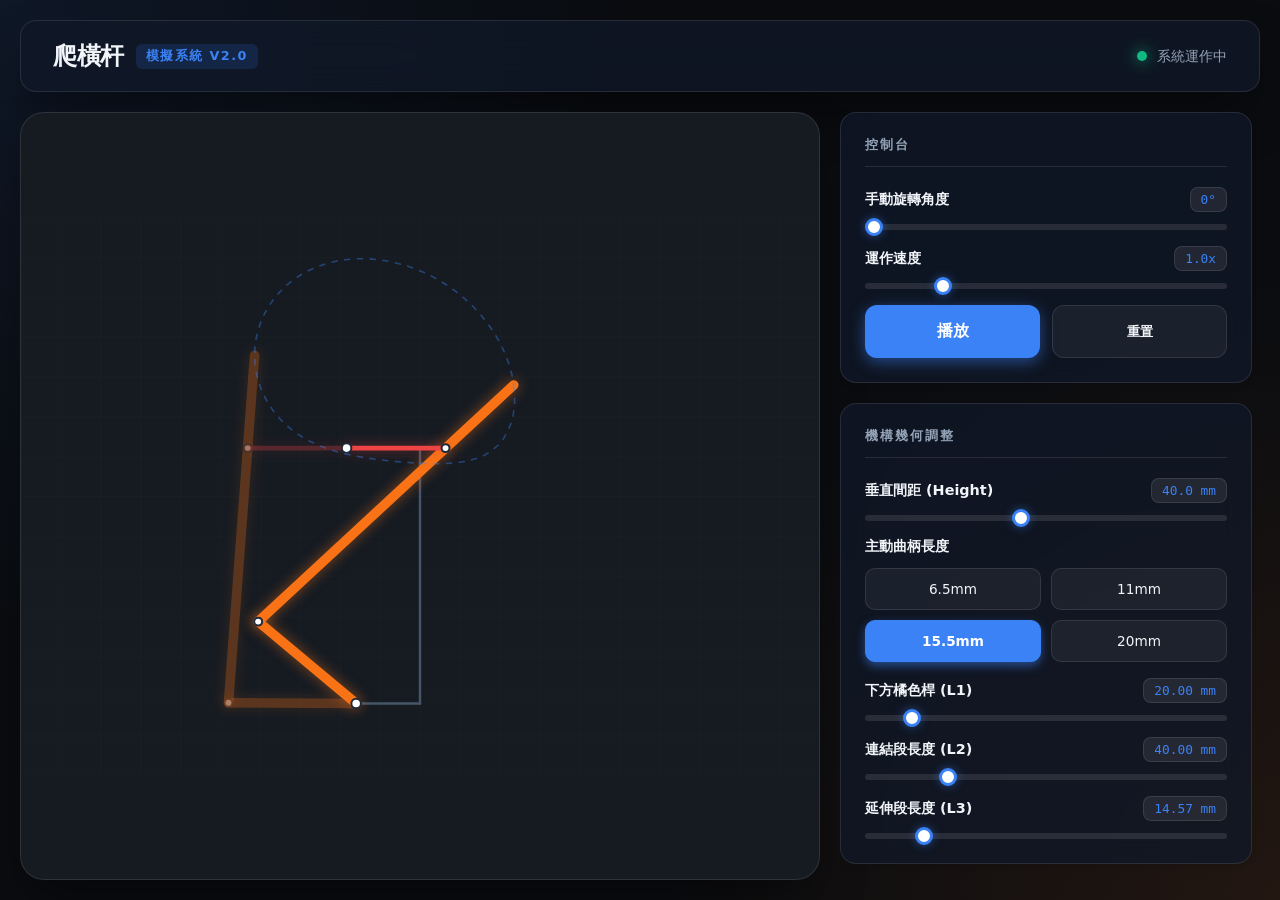
==== 爬橫杆/mechanism.html @ 655a6c31 "add 爬橫杠" ====
<!DOCTYPE html>
<html lang="zh-TW">

<head>
    <meta charset="UTF-8">
    <meta name="viewport" content="width=device-width, initial-scale=1.0">
    <title>爬橫杆 模擬系統 | 工程儀表板</title>
    <style>
        :root {
            --bg-color: #0a0c10;
            --card-bg: rgba(17, 25, 40, 0.75);
            --surface: rgba(255, 255, 255, 0.05);
            --border: rgba(255, 255, 255, 0.1);
            --text-main: #f1f5f9;
            --text-muted: #94a3b8;
            --primary: #3b82f6;
            --primary-glow: rgba(59, 130, 246, 0.5);
            --accent-red: #ef4444;
            --accent-orange: #f97316;
            --accent-green: #10b981;
            --radius-lg: 24px;
            --radius-md: 16px;
            --shadow-xl: 0 25px 50px -12px rgba(0, 0, 0, 0.5);
        }

        * {
            box-sizing: border-box;
            margin: 0;
            padding: 0;
            font-family: 'Inter', "Microsoft JhengHei", system-ui, -apple-system, sans-serif;
        }

        body {
            background-color: var(--bg-color);
            color: var(--text-main);
            height: 100vh;
            overflow: hidden;
            background-image:
                radial-gradient(circle at 0% 0%, rgba(59, 130, 246, 0.1) 0%, transparent 40%),
                radial-gradient(circle at 100% 100%, rgba(249, 115, 22, 0.1) 0%, transparent 40%);
        }

        .app-shell {
            display: grid;
            grid-template-columns: 1fr 420px;
            grid-template-rows: 72px 1fr;
            height: 100vh;
            padding: 20px;
            gap: 20px;
        }

        header {
            grid-column: 1 / -1;
            background: var(--card-bg);
            backdrop-filter: blur(16px);
            border: 1px solid var(--border);
            border-radius: var(--radius-md);
            display: flex;
            align-items: center;
            justify-content: space-between;
            padding: 0 32px;
            box-shadow: var(--shadow-xl);
        }

        .logo {
            display: flex;
            align-items: center;
            gap: 12px;
            font-weight: 800;
            font-size: 1.5rem;
            letter-spacing: -0.5px;
        }

        .logo span {
            color: var(--primary);
            font-size: 0.8rem;
            background: rgba(59, 130, 246, 0.15);
            padding: 4px 10px;
            border-radius: 6px;
            text-transform: uppercase;
            letter-spacing: 1.5px;
        }

        .status-indicators {
            display: flex;
            gap: 32px;
        }

        .status-item {
            display: flex;
            align-items: center;
            gap: 10px;
            font-size: 0.9rem;
            color: var(--text-muted);
            font-weight: 500;
        }

        .dot {
            width: 10px;
            height: 10px;
            border-radius: 50%;
            background: var(--accent-green);
            box-shadow: 0 0 15px var(--accent-green);
        }

        .dot.jammed {
            background: var(--accent-red);
            box-shadow: 0 0 15px var(--accent-red);
            animation: pulse 0.8s infinite;
        }

        @keyframes pulse {
            0% {
                opacity: 1;
                transform: scale(1);
            }

            50% {
                opacity: 0.5;
                transform: scale(1.2);
            }

            100% {
                opacity: 1;
                transform: scale(1);
            }
        }

        .viewport-container {
            position: relative;
            background: #161b22;
            border: 1px solid var(--border);
            border-radius: var(--radius-lg);
            overflow: hidden;
            box-shadow: var(--shadow-xl);
        }

        #mechanism-svg {
            width: 100%;
            height: 100%;
            display: block;
        }

        .sidebar {
            display: flex;
            flex-direction: column;
            gap: 20px;
            overflow-y: auto;
            padding-right: 8px;
        }

        .sidebar::-webkit-scrollbar {
            width: 6px;
        }

        .sidebar::-webkit-scrollbar-thumb {
            background: var(--border);
            border-radius: 10px;
        }

        .card {
            background: var(--card-bg);
            backdrop-filter: blur(16px);
            border: 1px solid var(--border);
            border-radius: var(--radius-md);
            padding: 24px;
            display: flex;
            flex-direction: column;
            gap: 16px;
            box-shadow: 0 4px 6px -1px rgba(0, 0, 0, 0.1);
        }

        .card-header {
            font-size: 0.8rem;
            font-weight: 800;
            color: var(--text-muted);
            text-transform: uppercase;
            letter-spacing: 2px;
            border-bottom: 1px solid var(--border);
            padding-bottom: 12px;
            margin-bottom: 4px;
        }

        .control-item {
            display: flex;
            flex-direction: column;
            gap: 12px;
        }

        .control-label-row {
            display: flex;
            justify-content: space-between;
            align-items: center;
        }

        .control-label {
            font-size: 0.9rem;
            color: var(--text-main);
            font-weight: 600;
        }

        .badge {
            background: rgba(255, 255, 255, 0.08);
            border: 1px solid var(--border);
            padding: 4px 10px;
            border-radius: 8px;
            font-family: 'JetBrains Mono', monospace;
            font-size: 0.8rem;
            color: var(--primary);
        }

        input[type="range"] {
            -webkit-appearance: none;
            height: 6px;
            background: rgba(255, 255, 255, 0.1);
            border-radius: 3px;
            width: 100%;
            outline: none;
        }

        input[type="range"]::-webkit-slider-thumb {
            -webkit-appearance: none;
            width: 18px;
            height: 18px;
            background: #fff;
            border-radius: 50%;
            cursor: pointer;
            border: 3px solid var(--primary);
            box-shadow: 0 0 10px var(--primary-glow);
            transition: all 0.2s cubic-bezier(0.175, 0.885, 0.32, 1.275);
        }

        input[type="range"]::-webkit-slider-thumb:hover {
            transform: scale(1.2);
            box-shadow: 0 0 15px var(--primary-glow);
        }

        .btn-primary {
            background: var(--primary);
            border: none;
            color: #fff;
            padding: 16px;
            border-radius: 12px;
            font-weight: 700;
            font-size: 1rem;
            cursor: pointer;
            transition: all 0.2s;
            box-shadow: 0 4px 15px var(--primary-glow);
        }

        .btn-primary:hover {
            filter: brightness(1.1);
            transform: translateY(-1px);
        }

        .btn-primary:active {
            transform: translateY(0);
        }

        .btn-secondary {
            background: rgba(255, 255, 255, 0.05);
            border: 1px solid var(--border);
            color: var(--text-main);
            padding: 16px;
            border-radius: 12px;
            font-weight: 600;
            cursor: pointer;
            transition: all 0.2s;
        }

        .btn-secondary:hover {
            background: rgba(255, 255, 255, 0.1);
            border-color: rgba(255, 255, 255, 0.2);
        }

        .button-grid {
            display: grid;
            grid-template-columns: repeat(2, 1fr);
            gap: 10px;
        }

        .crank-btn {
            background: rgba(255, 255, 255, 0.05);
            border: 1px solid var(--border);
            color: var(--text-main);
            padding: 12px;
            border-radius: 10px;
            font-size: 0.85rem;
            font-weight: 500;
            cursor: pointer;
            transition: all 0.2s;
            text-align: center;
        }

        .crank-btn:hover {
            background: rgba(255, 255, 255, 0.1);
            border-color: rgba(255, 255, 255, 0.2);
        }

        .crank-btn.active {
            background: var(--primary);
            border-color: var(--primary);
            color: #fff;
            font-weight: 700;
            box-shadow: 0 4px 10px var(--primary-glow);
        }

        /* SVG Styles */
        .frame-line {
            stroke: #475569;
            stroke-width: 3;
            stroke-linecap: round;
        }

        .dimension-line {
            stroke: #334155;
            stroke-width: 1.5;
            stroke-dasharray: 4 4;
        }

        .red-line {
            stroke: var(--accent-red);
            stroke-width: 6;
            stroke-linecap: round;
            filter: drop-shadow(0 0 8px rgba(239, 68, 68, 0.5));
        }

        .orange-line {
            stroke: var(--accent-orange);
            stroke-width: 12;
            stroke-linecap: round;
            filter: drop-shadow(0 0 8px rgba(249, 115, 22, 0.5));
        }

        .pivot {
            fill: #fff;
            stroke: #1e293b;
            stroke-width: 2.5;
        }

        .bar-point {
            fill: #334155;
            stroke: #475569;
            stroke-width: 2;
        }
    </style>
</head>

<body>
    <div class="app-shell">
        <header>
            <div class="logo">
                爬橫杆 <span>模擬系統 V2.0</span>
            </div>
            <div class="status-indicators">
                <div class="status-item">
                    <div id="status-dot" class="dot"></div>
                    <span id="status-text">系統運作中</span>
                </div>
            </div>
        </header>

        <div class="viewport-container">
            <svg viewBox="0 0 1000 700" id="mechanism-svg">
                <defs>
                    <pattern id="grid" width="50" height="50" patternUnits="userSpaceOnUse">
                        <path d="M 50 0 L 0 0 0 50" fill="none" stroke="rgba(255,255,255,0.03)" stroke-width="1" />
                    </pattern>
                </defs>
                <rect width="100%" height="100%" fill="url(#grid)" />

                <g id="world-group">
                    <!-- 移除橫杆點 -->
                </g>

                <g id="mechanism-group">
                    <!-- 主架構 (根據圖片 40mm, 11.5mm, 10mm) -->
                    <line id="frame-v" class="frame-line" />
                    <line id="frame-t" class="frame-line" />
                    <line id="frame-b" class="frame-line" />

                    <!-- 標註線 -->
                    <g id="dim-group"></g>

                    <!-- 第一組連桿 (主) -->
                    <line id="orange-link-1" class="orange-line" />
                    <line id="orange-link-2" class="orange-line" />
                    <line id="red-crank" class="red-line" />

                    <!-- 第二組連桿 (180度相位) -->
                    <line id="orange-link-1-2" class="orange-line" style="opacity: 0.3;" />
                    <line id="orange-link-2-2" class="orange-line" style="opacity: 0.3;" />
                    <line id="red-crank-2" class="red-line" style="opacity: 0.3;" />

                    <!-- 支點 -->
                    <circle id="pivot-top" r="6" class="pivot" />
                    <circle id="pivot-bottom" r="6" class="pivot" />
                    <circle id="pivot-joint" r="5" class="pivot" fill="var(--accent-red)" />
                    <circle id="pivot-joint-2" r="5" class="pivot" fill="var(--accent-red)" style="opacity: 0.3;" />
                    <circle id="pivot-k" r="5" class="pivot" fill="var(--accent-orange)" />
                    <circle id="pivot-k-2" r="5" class="pivot" fill="var(--accent-orange)" style="opacity: 0.3;" />
                </g>

                <!-- 軌跡 -->
                <path id="trajectory" fill="none" stroke="rgba(59, 130, 246, 0.4)" stroke-width="2"
                    stroke-dasharray="8 8" />
            </svg>
        </div>

        <aside class="sidebar">
            <div class="card">
                <div class="card-header">控制台</div>
                <div class="control-item">
                    <div class="control-label-row">
                        <label class="control-label">手動旋轉角度</label>
                        <span class="badge" id="angle-val">0°</span>
                    </div>
                    <input type="range" id="angle-slider" min="0" max="360" value="0">
                </div>
                <div class="control-item">
                    <div class="control-label-row">
                        <label class="control-label">運作速度</label>
                        <span class="badge" id="speed-val">1.0x</span>
                    </div>
                    <input type="range" id="speed-slider" min="0" max="5" value="1" step="0.1">
                </div>
                <div style="display: grid; grid-template-columns: 1fr 1fr; gap: 12px;">
                    <button id="play-pause-btn" class="btn-primary">播放</button>
                    <button id="reset-btn" class="btn-secondary">重置</button>
                </div>
            </div>

            <div class="card">
                <div class="card-header">機構幾何調整</div>
                <div class="control-item">
                    <div class="control-label-row">
                        <label class="control-label">垂直間距 (Height)</label>
                        <span class="badge" id="h-val">40.0 mm</span>
                    </div>
                    <input type="range" id="h-slider" min="10" max="80" value="40" step="0.5">
                </div>
                <div class="control-item">
                    <label class="control-label">主動曲柄長度</label>
                    <div class="button-grid" id="crank-buttons">
                        <div class="crank-btn" data-val="6.5">6.5mm</div>
                        <div class="crank-btn" data-val="11">11mm</div>
                        <div class="crank-btn active" data-val="15.5">15.5mm</div>
                        <div class="crank-btn" data-val="20">20mm</div>
                    </div>
                </div>
                <div class="control-item">
                    <div class="control-label-row">
                        <label class="control-label">下方橘色桿 (L1)</label>
                        <span class="badge" id="l1-val">20.00 mm</span>
                    </div>
                    <input type="range" id="l1-slider" min="10" max="100" value="20" step="0.01">
                </div>
                <div class="control-item">
                    <div class="control-label-row">
                        <label class="control-label">連結段長度 (L2)</label>
                        <span class="badge" id="l2-val">40.00 mm</span>
                    </div>
                    <input type="range" id="l2-slider" min="10" max="150" value="40" step="0.01">
                </div>
                <div class="control-item">
                    <div class="control-label-row">
                        <label class="control-label">延伸段長度 (L3)</label>
                        <span class="badge" id="l3-val">14.57 mm</span>
                    </div>
                    <input type="range" id="l3-slider" min="0" max="100" value="14.57" step="0.01">
                </div>
            </div>
        </aside>
    </div>

    <script>
        // Constants
        const scale = 8;
        const centerX = 500;
        const centerY = 450;

        // Elements
        const frameV = document.getElementById('frame-v');
        const frameT = document.getElementById('frame-t');
        const frameB = document.getElementById('frame-b');
        const pivotTop = document.getElementById('pivot-top');
        const pivotBottom = document.getElementById('pivot-bottom');
        const pivotJoint = document.getElementById('pivot-joint');
        const pivotJoint2 = document.getElementById('pivot-joint-2');
        const pivotK = document.getElementById('pivot-k');
        const pivotK2 = document.getElementById('pivot-k-2');
        const redCrank = document.getElementById('red-crank');
        const redCrank2 = document.getElementById('red-crank-2');
        const orangeLink1 = document.getElementById('orange-link-1');
        const orangeLink1_2 = document.getElementById('orange-link-1-2');
        const orangeLink2 = document.getElementById('orange-link-2');
        const orangeLink2_2 = document.getElementById('orange-link-2-2');
        const trajectory = document.getElementById('trajectory');
        const worldGroup = document.getElementById('world-group');

        const hSlider = document.getElementById('h-slider');
        const crankButtons = document.querySelectorAll('#crank-buttons .crank-btn');
        const l1Slider = document.getElementById('l1-slider');
        const l2Slider = document.getElementById('l2-slider');
        const l3Slider = document.getElementById('l3-slider');
        const angleSlider = document.getElementById('angle-slider');
        const speedSlider = document.getElementById('speed-slider');
        const playBtn = document.getElementById('play-pause-btn');
        const resetBtn = document.getElementById('reset-btn');

        const hVal = document.getElementById('h-val');
        const l1Val = document.getElementById('l1-val');
        const l2Val = document.getElementById('l2-val');
        const l3Val = document.getElementById('l3-val');
        const angleVal = document.getElementById('angle-val');
        const speedVal = document.getElementById('speed-val');

        let isPlaying = false;
        let angle = 0;
        let groundX = 0;
        let currentCrankValue = 15.5;

        function update() {
            const h = parseFloat(hSlider.value);
            const wt = 11.5;
            const wb = 10.0;
            const cLen = currentCrankValue;
            const l1Len = parseFloat(l1Slider.value);
            const l2Len = parseFloat(l2Slider.value);
            const l3Len = parseFloat(l3Slider.value);

            hVal.textContent = h.toFixed(1) + ' mm';
            l1Val.textContent = l1Len.toFixed(2) + ' mm';
            l2Val.textContent = l2Len.toFixed(2) + ' mm';
            l3Val.textContent = l3Len.toFixed(2) + ' mm';

            const bx = centerX - wb * scale;
            const by = centerY + (h / 2) * scale;
            const tx = centerX - wt * scale;
            const ty = centerY - (h / 2) * scale;
            const fx = centerX;

            frameV.setAttribute('x1', fx); frameV.setAttribute('y1', ty);
            frameV.setAttribute('x2', fx); frameV.setAttribute('y2', by);
            frameT.setAttribute('x1', fx); frameT.setAttribute('y1', ty);
            frameT.setAttribute('x2', tx); frameT.setAttribute('y2', ty);
            frameB.setAttribute('x1', fx); frameB.setAttribute('y1', by);
            frameB.setAttribute('x2', bx); frameB.setAttribute('y2', by);

            pivotBottom.setAttribute('cx', bx); pivotBottom.setAttribute('cy', by);
            pivotTop.setAttribute('cx', tx); pivotTop.setAttribute('cy', ty);

            // Crank Joint J
            const rad = angle * Math.PI / 180;
            const jx = tx + cLen * scale * Math.cos(rad);
            const jy = ty + cLen * scale * Math.sin(rad);

            pivotJoint.setAttribute('cx', jx); pivotJoint.setAttribute('cy', jy);
            redCrank.setAttribute('x1', tx); redCrank.setAttribute('y1', ty);
            redCrank.setAttribute('x2', jx); redCrank.setAttribute('y2', jy);

            // Solve for K (intersection of circle at B and J)
            // Circle 1: (bx, by) radius L1
            // Circle 2: (jx, jy) radius L2
            const l1px = l1Len * scale;
            const l2px = l2Len * scale;

            // Crank Joint J2 (180 deg offset) for jam check
            const rad2 = (angle + 180) * Math.PI / 180;
            const jx2 = tx + cLen * scale * Math.cos(rad2);
            const jy2 = ty + cLen * scale * Math.sin(rad2);
            const dx2 = jx2 - bx, dy2 = jy2 - by;
            const d2 = Math.sqrt(dx2 * dx2 + dy2 * dy2);

            const dx = jx - bx;
            const dy = jy - by;
            const d = Math.sqrt(dx * dx + dy * dy);

            const statusDot = document.getElementById('status-dot');
            const statusText = document.getElementById('status-text');

            const isJammed1 = d > l1px + l2px || d < Math.abs(l1px - l2px);
            const isJammed2 = d2 > l1px + l2px || d2 < Math.abs(l1px - l2px);

            if (isJammed1 || isJammed2) {
                // Jammed
                if (statusDot) statusDot.classList.add('jammed');
                if (statusText) statusText.textContent = '機構幾何卡死';
                if (isPlaying) {
                    isPlaying = false;
                    playBtn.textContent = '播放';
                }
                return;
            } else {
                if (statusDot) statusDot.classList.remove('jammed');
            }

            const a = (l1px * l1px - l2px * l2px + d * d) / (2 * d);
            const h_tri = Math.sqrt(Math.max(0, l1px * l1px - a * a));
            const x2 = bx + a * dx / d;
            const y2 = by + a * dy / d;

            // Two solutions, we want the one that goes "outward" (right)
            const kx = x2 + h_tri * dy / d;
            const ky = y2 - h_tri * dx / d;

            pivotK.setAttribute('cx', kx); pivotK.setAttribute('cy', ky);
            orangeLink1.setAttribute('x1', bx); orangeLink1.setAttribute('y1', by);
            orangeLink1.setAttribute('x2', kx); orangeLink1.setAttribute('y2', ky);

            // Link 2 from K through J to tip E
            const dkjX = jx - kx;
            const dkjY = jy - ky;
            const dkj = Math.sqrt(dkjX * dkjX + dkjY * dkjY);

            const totalL2L3 = (l2Len + l3Len) * scale;
            const ex = kx + (dkjX / dkj) * totalL2L3;
            const ey = ky + (dkjY / dkj) * totalL2L3;

            orangeLink2.setAttribute('x1', kx); orangeLink2.setAttribute('y1', ky);
            orangeLink2.setAttribute('x2', ex); orangeLink2.setAttribute('y2', ey);

            // 第二組更新 (180度相位)
            pivotJoint2.setAttribute('cx', jx2); pivotJoint2.setAttribute('cy', jy2);
            redCrank2.setAttribute('x1', tx); redCrank2.setAttribute('y1', ty);
            redCrank2.setAttribute('x2', jx2); redCrank2.setAttribute('y2', jy2);

            if (!isJammed2) {
                const a2 = (l1px * l1px - l2px * l2px + d2 * d2) / (2 * d2);
                const h_tri2 = Math.sqrt(Math.max(0, l1px * l1px - a2 * a2));
                const x2_2 = bx + a2 * dx2 / d2;
                const y2_2 = by + a2 * dy2 / d2;
                const kx2 = x2_2 + h_tri2 * dy2 / d2;
                const ky2 = y2_2 - h_tri2 * dx2 / d2;

                pivotK2.setAttribute('cx', kx2); pivotK2.setAttribute('cy', ky2);
                orangeLink1_2.setAttribute('x1', bx); orangeLink1_2.setAttribute('y1', by);
                orangeLink1_2.setAttribute('x2', kx2); orangeLink1_2.setAttribute('y2', ky2);

                const dkjX2 = jx2 - kx2, dkjY2 = jy2 - ky2;
                const dkj2 = Math.sqrt(dkjX2 * dkjX2 + dkjY2 * dkjY2);
                const ex2 = kx2 + (dkjX2 / dkj2) * totalL2L3;
                const ey2 = ky2 + (dkjY2 / dkj2) * totalL2L3;

                orangeLink2_2.setAttribute('x1', kx2); orangeLink2_2.setAttribute('y1', ky2);
                orangeLink2_2.setAttribute('x2', ex2); orangeLink2_2.setAttribute('y2', ey2);
            }

            // Update Trajectory
            let path = "";
            for (let i = 0; i <= 360; i += 5) {
                const r = i * Math.PI / 180;
                const tjx = tx + cLen * scale * Math.cos(r);
                const tjy = ty + cLen * scale * Math.sin(r);

                const tdx = tjx - bx;
                const tdy = tjy - by;
                const td = Math.sqrt(tdx * tdx + tdy * tdy);

                if (td <= l1px + l2px && td >= Math.abs(l1px - l2px)) {
                    const ta = (l1px * l1px - l2px * l2px + td * td) / (2 * td);
                    const th_tri = Math.sqrt(Math.max(0, l1px * l1px - ta * ta));
                    const tx2 = bx + ta * tdx / td;
                    const ty2 = by + ta * tdy / td;
                    const tkx = tx2 + th_tri * tdy / td;
                    const tky = ty2 - th_tri * tdx / td;

                    const tdkjX = tjx - tkx;
                    const tdkjY = tjy - tky;
                    const tdkj = Math.sqrt(tdkjX * tdkjX + tdkjY * tdkjY);

                    const tex = tkx + (tdkjX / tdkj) * totalL2L3;
                    const tey = tky + (tdkjY / tdkj) * totalL2L3;
                    path += (path === "" ? 'M' : 'L') + ` ${tex} ${tey}`;
                }
            }
            trajectory.setAttribute('d', path);
        }

        function animate() {
            if (isPlaying) {
                angle = (angle + parseFloat(speedSlider.value)) % 360;
                angleSlider.value = angle;
                angleVal.textContent = Math.round(angle) + '°';
            }
            update();
            requestAnimationFrame(animate);
        }

        // Event Listeners
        [hSlider, l1Slider, l2Slider, l3Slider].forEach(s => s.addEventListener('input', update));

        crankButtons.forEach(btn => {
            btn.addEventListener('click', () => {
                crankButtons.forEach(b => b.classList.remove('active'));
                btn.classList.add('active');
                currentCrankValue = parseFloat(btn.dataset.val);
                update();
            });
        });

        angleSlider.addEventListener('input', (e) => {
            angle = parseFloat(e.target.value);
            angleVal.textContent = angle + '°';
            isPlaying = false;
            playBtn.textContent = "播放";
            update();
        });

        speedSlider.addEventListener('input', (e) => {
            speedVal.textContent = parseFloat(e.target.value).toFixed(1) + 'x';
        });

        playBtn.addEventListener('click', () => {
            isPlaying = !isPlaying;
            playBtn.textContent = isPlaying ? "暫停" : "播放";
        });

        resetBtn.addEventListener('click', () => {
            angle = 0;
            angleSlider.value = 0;
            angleVal.textContent = '0°';
            groundX = 0;
            update();
        });

        // Initialize
        update();
        animate();

    </script>
</body>

</html>
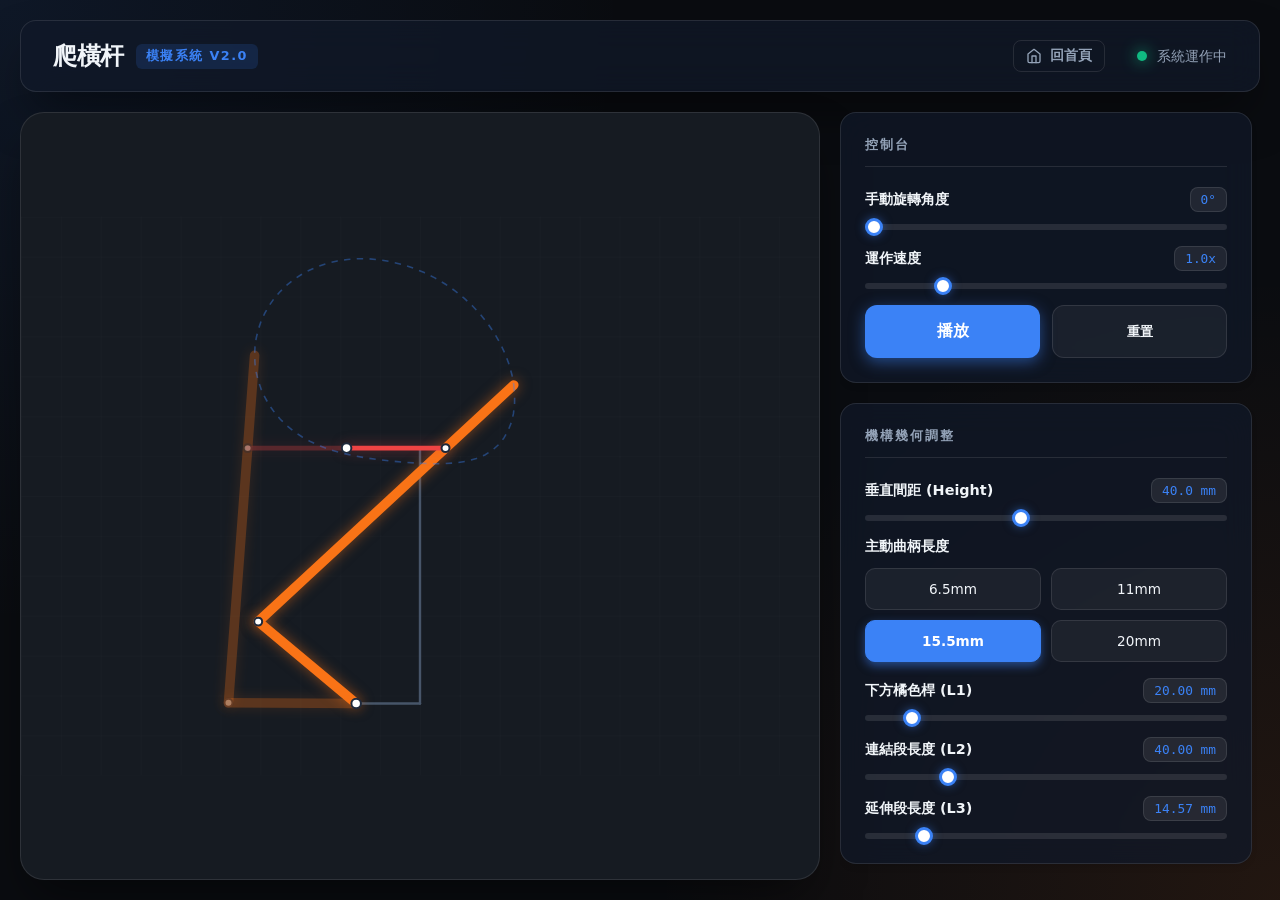
==== commit 44716930: "feat: initialize landing page layout with custom CSS styling" ====
--- a/爬橫杆/mechanism.html
+++ b/爬橫杆/mechanism.html
@@ -353,6 +353,10 @@
                 爬橫杆 <span>模擬系統 V2.0</span>
             </div>
             <div class="status-indicators">
+                <a href="../index.html" style="text-decoration: none; color: var(--text-muted); font-size: 0.85rem; font-weight: 600; padding: 6px 12px; border: 1px solid var(--border); border-radius: 8px; transition: all 0.2s; display: flex; align-items: center; gap: 8px;" onmouseover="this.style.borderColor='var(--primary)'; this.style.color='var(--primary)'" onmouseout="this.style.borderColor='var(--border)'; this.style.color='var(--text-muted)'">
+                    <svg width="16" height="16" viewBox="0 0 24 24" fill="none" stroke="currentColor" stroke-width="2" stroke-linecap="round" stroke-linejoin="round"><path d="M3 9l9-7 9 7v11a2 2 0 0 1-2 2H5a2 2 0 0 1-2-2z"></path><polyline points="9 22 9 12 15 12 15 22"></polyline></svg>
+                    回首頁
+                </a>
                 <div class="status-item">
                     <div id="status-dot" class="dot"></div>
                     <span id="status-text">系統運作中</span>
